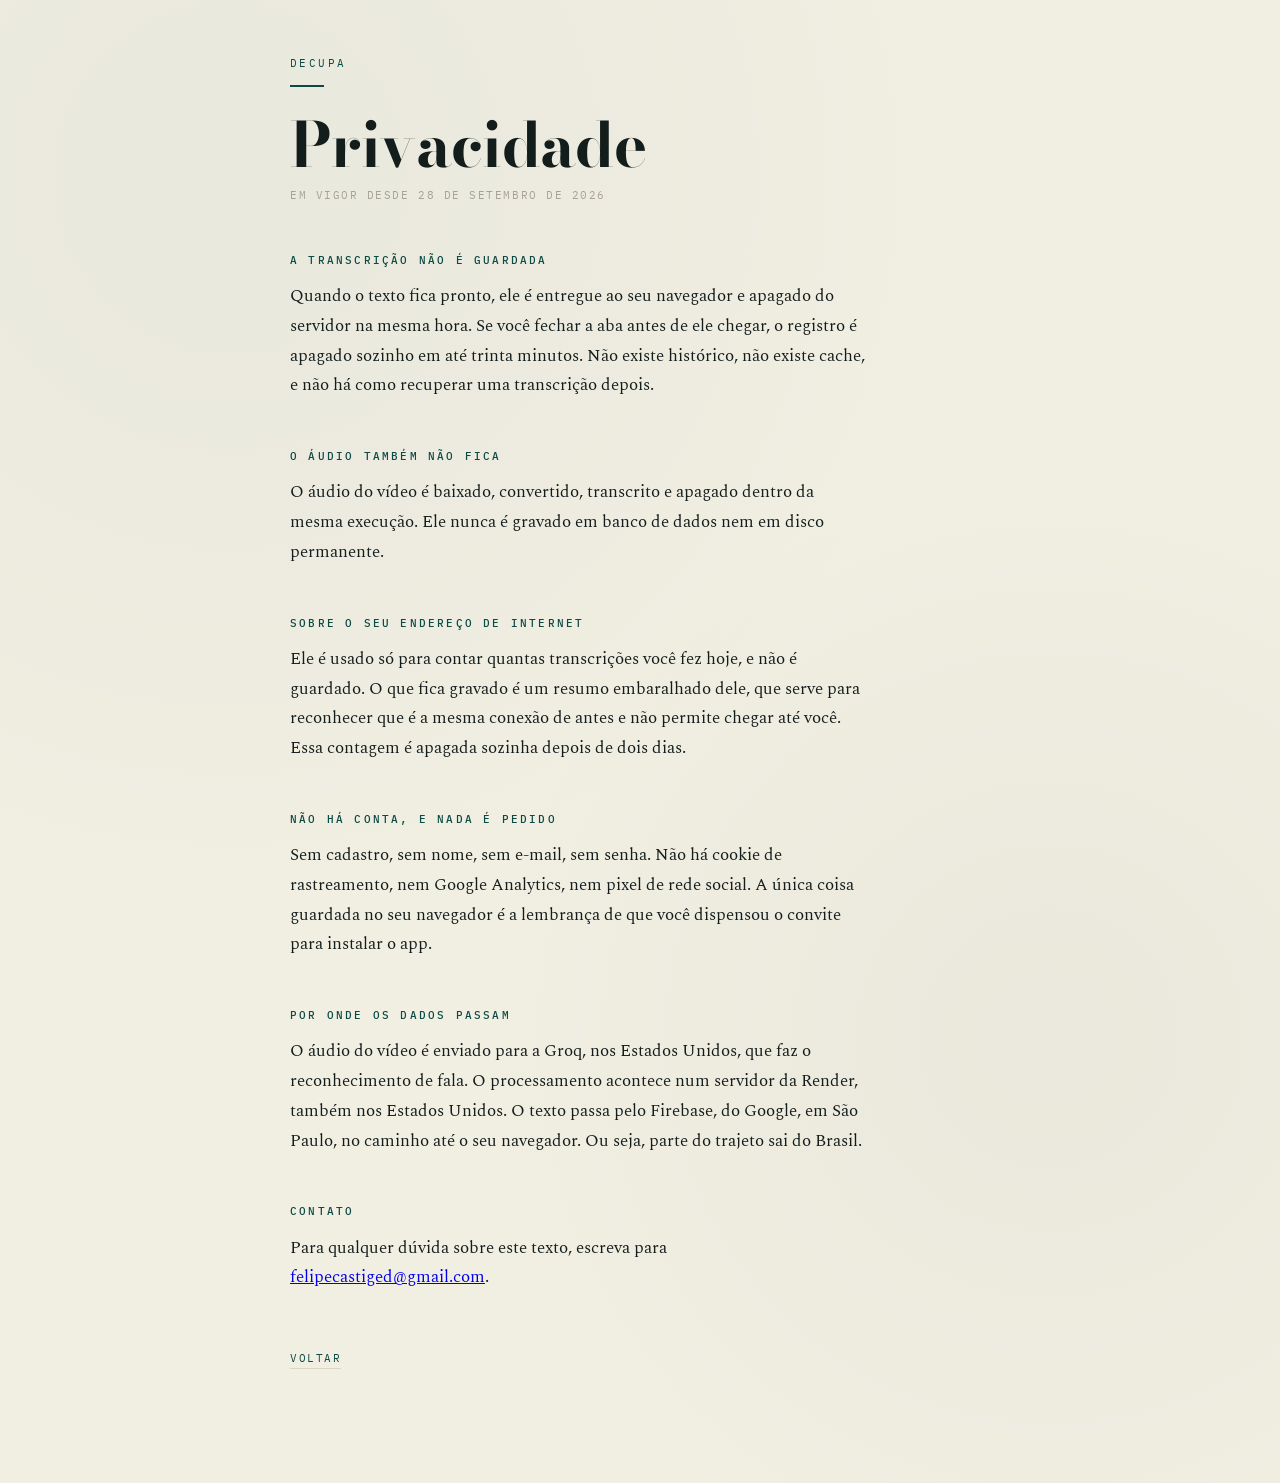
==== privacidade.html @ 247023fa "Dizer quando o desafio nao carrega, em vez de falhar so depois do clique Com a sitekey ligada hoje, " ====
<!DOCTYPE html>
<html lang="pt-BR">
<head>
<meta charset="UTF-8">
<meta name="viewport" content="width=device-width, initial-scale=1, viewport-fit=cover">
<title>Privacidade — Decupa</title>
<meta name="description" content="O que o Decupa guarda, por quanto tempo, e por onde os dados passam.">
<meta name="theme-color" content="#0C4A45">
<link rel="icon" href="./icon-192.png">
<link rel="preconnect" href="https://fonts.googleapis.com">
<link rel="preconnect" href="https://fonts.gstatic.com" crossorigin>
<link rel="stylesheet" href="https://fonts.googleapis.com/css2?family=Bodoni+Moda:opsz,wght@6..96,400;6..96,700&family=IBM+Plex+Mono:wght@400;500&family=Spectral:wght@300;400;600&display=swap">
<link rel="stylesheet" href="./style.css?v=4">
</head>
<body>

<div class="folha pagina">

  <div class="sobrancelha">Decupa</div>
  <div class="risco"></div>

  <h1 class="titulo">Privacidade</h1>
  <p class="desde">Em vigor desde 28 de setembro de 2026</p>

  <h2>A transcrição não é guardada</h2>
  <p>Quando o texto fica pronto, ele é entregue ao seu navegador e apagado do servidor na mesma hora. Se você fechar a aba antes de ele chegar, o registro é apagado sozinho em até trinta minutos. Não existe histórico, não existe cache, e não há como recuperar uma transcrição depois.</p>

  <h2>O áudio também não fica</h2>
  <p>O áudio do vídeo é baixado, convertido, transcrito e apagado dentro da mesma execução. Ele nunca é gravado em banco de dados nem em disco permanente.</p>

  <h2>Sobre o seu endereço de internet</h2>
  <p>Ele é usado só para contar quantas transcrições você fez hoje, e não é guardado. O que fica gravado é um resumo embaralhado dele, que serve para reconhecer que é a mesma conexão de antes e não permite chegar até você. Essa contagem é apagada sozinha depois de dois dias.</p>

  <h2>Não há conta, e nada é pedido</h2>
  <p>Sem cadastro, sem nome, sem e-mail, sem senha. Não há cookie de rastreamento, nem Google Analytics, nem pixel de rede social. A única coisa guardada no seu navegador é a lembrança de que você dispensou o convite para instalar o app.</p>

  <h2>Por onde os dados passam</h2>
  <p>O áudio do vídeo é enviado para a Groq, nos Estados Unidos, que faz o reconhecimento de fala. O processamento acontece num servidor da Render, também nos Estados Unidos. O texto passa pelo Firebase, do Google, em São Paulo, no caminho até o seu navegador. Ou seja, parte do trajeto sai do Brasil.</p>

  <h2>Contato</h2>
  <p>Para qualquer dúvida sobre este texto, escreva para <a href="mailto:felipecastiged@gmail.com">felipecastiged@gmail.com</a>.</p>

  <a class="voltar" href="./">Voltar</a>

</div>

</body>
</html>
---- style.css ----
/* Decupa — camadas na ordem do design system: fundo, blocos, icones, tipografia.
   A referencia aprovada esta em telas/referencia-aprovada.webp */

:root {
  /* Paleta monocromatica: a cor de marca e a de destaque sao a mesma, de
     proposito. O design system permite, desde que dito aqui, e forcar uma
     segunda cor so pra diferenciar as variaveis deixaria a tela pior. */
  --bg: #F1EEE2;           /* papel quente */
  --panel: #FAF8F1;        /* modal e campo */
  --ink: #131D1C;          /* tinta quase preta, com fundo de verde */
  --ink-soft: #6A6A5F;
  --ink-faint: #A7A296;
  --line: #DAD5C5;
  --radius: 0px;           /* nada arredondado: a referencia e de impressao */

  --accent: #0C4A45;       /* teal escuro, uma passada de tinta so */
  --accent-soft: #E2EAE7;
  --accent-deep: #073430;
  --roxo: #0C4A45;         /* nome historico da variavel de marca */

  --credit: #1FAA59; --debit: #E5484D; --warn: #D98E04; --info: #2C6BE0;

  --display: 'Bodoni Moda', Georgia, serif;
  --sans: 'Spectral', Georgia, serif;
  --mono: 'IBM Plex Mono', monospace;

  --medida: 1080px;
}

* { box-sizing: border-box; }

html { -webkit-text-size-adjust: 100%; }

body {
  margin: 0;
  padding: 54px 28px 110px;
  background: var(--bg);
  color: var(--ink);
  font: 17px/1.75 var(--sans);
  /* textura de papel discreta, feita com gradientes pra nao carregar imagem */
  background-image:
    radial-gradient(circle at 18% 12%, rgba(12,74,69,.035), transparent 45%),
    radial-gradient(circle at 82% 70%, rgba(19,29,28,.03), transparent 40%);
}

.folha { max-width: var(--medida); margin: 0 auto; }

/* ---------------------------------------------------------- sobrancelhas */

.sobrancelha {
  font-family: var(--mono);
  font-size: 11px;
  letter-spacing: .22em;
  text-transform: uppercase;
  color: var(--accent);
}
.sobrancelha.apagada { color: var(--ink-faint); }
.risco { width: 34px; height: 2px; background: var(--accent); margin: 12px 0 0; }

/* -------------------------------------------------------------- cabecalho */

.cabecalho {
  display: flex;
  align-items: flex-start;
  gap: 48px;
  margin: 30px 0 0;
}

.marca {
  font-family: var(--display);
  font-optical-sizing: auto;
  font-weight: 700;
  font-size: clamp(64px, 13vw, 168px);
  line-height: .84;
  letter-spacing: -.015em;
  margin: 0;
  flex: 0 0 auto;
  white-space: nowrap;
}

/* o cursor da digitacao; some sozinho quando a palavra termina */
.cursor {
  display: inline-block;
  width: .055em;
  background: var(--accent);
  margin-left: .04em;
  vertical-align: baseline;
  height: .72em;
  animation: pisca 1s steps(1) infinite;
}
.cursor.fim { animation: pisca 1s steps(1) 3, some .3s 3s forwards; }
@keyframes pisca { 0%, 49% { opacity: 1 } 50%, 100% { opacity: 0 } }
@keyframes some { to { opacity: 0; width: 0; margin: 0 } }

.promessa {
  font-size: 20px;
  line-height: 1.4;
  max-width: 250px;
  margin-top: 16px;
  color: var(--ink);
}

/* ------------------------------------------------------------- a fresta */

.fresta {
  display: flex;
  align-items: stretch;
  border: 1px solid var(--line);
  background: var(--panel);
  margin-top: 36px;
}
.fresta:focus-within { border-color: var(--accent); }

.fresta .icone { width: 62px; display: grid; place-items: center; color: var(--ink-faint); }

.fresta input {
  flex: 1;
  min-width: 0;
  border: 0;
  background: transparent;
  outline: none;
  font: inherit;
  font-size: 17px;
  color: var(--ink);
  padding: 24px 0;
}
.fresta input::placeholder { color: var(--ink-faint); }

/* o selo da plataforma acende dentro do proprio campo, antes de clicar */
.selo {
  align-self: center;
  margin-right: 18px;
  padding: 6px 14px;
  border: 1px solid var(--line);
  border-radius: 999px;
  font-family: var(--mono);
  font-size: 11px;
  letter-spacing: .1em;
  color: var(--ink-soft);
  white-space: nowrap;
  opacity: 0;
  transform: translateX(6px);
  transition: opacity .25s, transform .25s;
  pointer-events: none;
}
.selo.aceso { opacity: 1; transform: none; }

.comecar {
  border: 0;
  background: var(--accent);
  color: #fff;
  cursor: pointer;
  font-family: var(--mono);
  font-size: 12px;
  letter-spacing: .18em;
  text-transform: uppercase;
  padding: 0 40px;
  display: flex;
  align-items: center;
  gap: 16px;
  transition: background .2s;
}
.comecar:hover { background: var(--accent-deep); }
.comecar:disabled { background: var(--ink-faint); cursor: default; }
.comecar svg { transition: transform .2s; }
.comecar:hover:not(:disabled) svg { transform: translateX(4px); }

/* ---------------------------------------------------- plataformas aceitas */

.plataformas {
  display: flex;
  align-items: center;
  gap: 26px;
  margin-top: 18px;
  color: var(--ink-soft);
}
.plataformas .rotulo {
  font-family: var(--mono);
  font-size: 10px;
  letter-spacing: .2em;
  text-transform: uppercase;
  color: var(--ink-faint);
}
.plataforma { display: flex; align-items: center; gap: 8px; color: var(--ink); }
.plataforma svg { display: block; }
.plataforma .nome {
  font-family: var(--mono);
  font-size: 11px;
  letter-spacing: .08em;
}
/* O YouTube recusa download a partir de servidor. Mostrar a marca acesa
   prometeria o que nao entrega, entao ela aparece apagada e com o motivo. */
.plataforma.indisponivel { color: var(--ink-faint); }
.plataforma.indisponivel .porque {
  font-family: var(--mono);
  font-size: 10px;
  letter-spacing: .06em;
  color: var(--ink-faint);
  border-bottom: 1px dotted var(--ink-faint);
  cursor: help;
}

/* ------------------------------------------------------------- o desafio */

.desafio { margin-top: 22px; max-width: 320px; }
.desafio[hidden] { display: none; }

/* ---------------------------------------------------------------- a fita */

.fita { margin-top: 52px; }
.fita[hidden] { display: none; }

.etapas {
  display: grid;
  grid-template-columns: repeat(4, 1fr);
  font-family: var(--mono);
  font-size: 11px;
  letter-spacing: .18em;
  text-transform: uppercase;
  color: var(--ink-faint);
}
.etapa { transition: color .3s; }
.etapa.feita { color: var(--ink-soft); }
.etapa.ativa { color: var(--accent); }
.etapa .tick { width: 1px; height: 15px; background: var(--line); margin-top: 9px; }
.etapa.ativa .tick, .etapa.feita .tick { background: var(--accent); }

.trilho {
  position: relative;
  height: 24px;
  margin-top: 9px;
  background-image: repeating-linear-gradient(to right, var(--line) 0 10px, transparent 10px 15px);
  background-size: auto 11px;
  background-repeat: repeat-x;
  background-position: 0 center;
}
.cheio {
  position: absolute; inset: 0 auto 0 0; width: 0;
  background-image: repeating-linear-gradient(to right, var(--accent) 0 10px, transparent 10px 15px);
  background-size: auto 11px;
  background-repeat: repeat-x;
  background-position: 0 center;
  transition: width .6s ease-out;
}
.marcador {
  position: absolute; top: 50%; left: 0;
  width: 14px; height: 14px; margin: -7px 0 0 -7px;
  border-radius: 50%; background: var(--accent);
  transition: left .6s ease-out;
}
.marcador::after {
  content: ""; position: absolute; left: 50%; top: -20px;
  width: 1px; height: 50px; background: var(--accent); opacity: .4;
}

/* a frase acionavel quando a fita para por erro */
.recado {
  margin-top: 26px;
  border-left: 2px solid var(--debit);
  padding: 4px 0 4px 20px;
  font-size: 16px;
  color: var(--ink);
}
.recado[hidden] { display: none; }
/* Esperar nao e falhar: enquanto o servidor acorda, o aviso e do tom do
   projeto, e nao da cor de erro. */
.recado.esperando { border-left-color: var(--accent); }
.recado.quebrado { border-left-color: var(--warn); }

.recado .codigo {
  display: block;
  font-family: var(--mono);
  font-size: 10px;
  letter-spacing: .16em;
  color: var(--ink-faint);
  margin-top: 8px;
}

/* -------------------------------------------------------------- a leitura */

.leitura { display: flex; gap: 44px; margin-top: 86px; }

.nota {
  flex: 0 0 190px;
  font-family: var(--mono);
  font-size: 11px;
  letter-spacing: .18em;
  text-transform: uppercase;
  line-height: 2.1;
  color: var(--accent);
  padding-top: 96px;
}
.nota .risco { margin-top: 18px; }

.coluna { border-left: 2px solid var(--accent); padding-left: 38px; min-width: 0; }
.abertura {
  font-family: var(--display);
  font-weight: 400;
  font-size: clamp(26px, 3vw, 36px);
  line-height: 1.32;
  margin: 18px 0 26px;
}
.corpo { font-size: 17px; line-height: 1.85; max-width: 36em; }
.corpo p + p { margin-top: 1em; }

/* ------------------------------------------------- paginas de texto corrido */

.pagina { max-width: 700px; }
.pagina .titulo {
  font-family: var(--display);
  font-weight: 700;
  font-size: clamp(38px, 6vw, 62px);
  line-height: 1.04;
  letter-spacing: -.01em;
  margin: 26px 0 8px;
}
.pagina .desde { font-family: var(--mono); font-size: 11px; letter-spacing: .14em; text-transform: uppercase; color: var(--ink-faint); }
.pagina h2 {
  font-family: var(--mono);
  font-size: 11px;
  font-weight: 500;
  letter-spacing: .2em;
  text-transform: uppercase;
  color: var(--accent);
  margin: 46px 0 12px;
}
.pagina p { margin: 0 0 16px; max-width: 34em; }
.pagina .voltar { display: inline-block; margin-top: 40px; font-family: var(--mono); font-size: 11px; letter-spacing: .14em; text-transform: uppercase; color: var(--accent); text-decoration: none; border-bottom: 1px solid var(--line); }
.pagina .voltar:hover { border-color: var(--accent); }

/* ------------------------------------------------------------------ rodape */

.rodape {
  margin-top: 96px;
  padding-top: 26px;
  border-top: 1px solid var(--line);
  display: flex;
  justify-content: space-between;
  align-items: baseline;
  gap: 24px;
  flex-wrap: wrap;
  font-family: var(--mono);
  font-size: 11px;
  letter-spacing: .06em;
  color: var(--ink-faint);
}
.rodape nav { display: flex; gap: 22px; }
.rodape a { color: var(--ink-soft); text-decoration: none; border-bottom: 1px solid var(--line); }
.rodape a:hover { color: var(--accent); border-color: var(--accent); }

/* ------------------------------------------------------ o certo, e o modal */

/* Flutua por cima em vez de ocupar espaco: no fluxo, ele daria um pulo na
   pagina bem no momento em que a pessoa esta lendo. */
.certo {
  position: fixed; inset: 0;
  display: grid; place-items: center;
  z-index: 290; pointer-events: none;
}
.certo[hidden] { display: none; }
.certo svg { width: 76px; height: 76px; }
.certo circle, .certo path {
  fill: none; stroke: var(--accent); stroke-width: 2;
  stroke-linecap: round; stroke-linejoin: round;
}
.certo circle { stroke-dasharray: 176; stroke-dashoffset: 176; }
.certo path { stroke-dasharray: 44; stroke-dashoffset: 44; }
.certo.rodando svg { animation: gira .7s cubic-bezier(.2,.8,.2,1) both; }
.certo.rodando circle { animation: risca .55s ease-out .05s forwards; }
.certo.rodando path { animation: risca .3s ease-out .52s forwards; }
@keyframes gira { from { transform: rotate(-180deg) scale(.65); opacity: 0 } to { transform: none; opacity: 1 } }
@keyframes risca { to { stroke-dashoffset: 0 } }

.fundo-modal {
  position: fixed; inset: 0;
  background: rgba(19,29,28,.5);
  display: none; place-items: center;
  padding: 28px; z-index: 300;
}
.fundo-modal.aberto { display: grid; }

.modal {
  background: var(--panel);
  width: min(760px, 100%);
  max-height: 86vh; overflow: auto;
  padding: 42px 46px 34px;
  border: 1px solid var(--line);
  animation: sobe .26s ease-out both;
}
@keyframes sobe { from { transform: translateY(16px); opacity: 0 } to { transform: none; opacity: 1 } }

.modal .cabeca { display: flex; justify-content: space-between; align-items: baseline; gap: 20px; margin-bottom: 22px; }
.modal .meta { font-family: var(--mono); font-size: 10px; letter-spacing: .14em; text-transform: uppercase; color: var(--ink-faint); }
.modal .texto { font-size: 18px; line-height: 1.85; }

.acoes { display: flex; gap: 12px; margin-top: 34px; flex-wrap: wrap; }
.acoes button {
  font-family: var(--mono);
  font-size: 11px; letter-spacing: .16em; text-transform: uppercase;
  padding: 15px 26px; border: 1px solid var(--accent);
  background: transparent; color: var(--accent); cursor: pointer;
  transition: background .2s, color .2s;
}
.acoes button:hover { background: var(--accent-soft); }
.acoes button.cheia { background: var(--accent); color: #fff; }
.acoes button.cheia:hover { background: var(--accent-deep); }

/* Regra invisivel e indistinguivel de defeito: se o texto some ao sair, a
   pessoa precisa saber disso antes de sair, e nao depois (crenca 32). */
.aviso {
  margin: 20px 0 0;
  font-family: var(--mono);
  font-size: 11px;
  line-height: 1.7;
  letter-spacing: .04em;
  color: var(--ink-faint);
}

/* ------------------------------------------------------------------ celular */

@media (max-width: 860px) {
  body { padding: 30px 20px 80px; }
  .cabecalho { flex-direction: column; gap: 16px; }
  .marca { font-size: clamp(56px, 19vw, 96px); }
  .promessa { max-width: none; margin-top: 0; font-size: 18px; }

  .fresta { flex-wrap: wrap; }
  .fresta .icone { width: 50px; }
  .fresta input { padding: 18px 0; }
  .selo { margin: 0 14px 0 0; }
  .comecar { width: 100%; justify-content: center; padding: 18px; }

  .plataformas { flex-wrap: wrap; gap: 14px 18px; }
  .plataformas .rotulo { width: 100%; }

  .etapas { font-size: 9px; letter-spacing: .06em; }

  .leitura { flex-direction: column; gap: 24px; }
  .nota { padding-top: 0; flex: none; line-height: 1.9; }
  .coluna { padding-left: 22px; }

  /* crenca 15: no celular o painel de detalhe e tela cheia */
  .fundo-modal { padding: 0; }
  .modal { width: 100%; height: 100dvh; max-height: none; border: 0; padding: 30px 22px 26px; }
}

@media (prefers-reduced-motion: reduce) {
  *, *::before, *::after { animation-duration: .01ms !important; transition-duration: .01ms !important; }
}
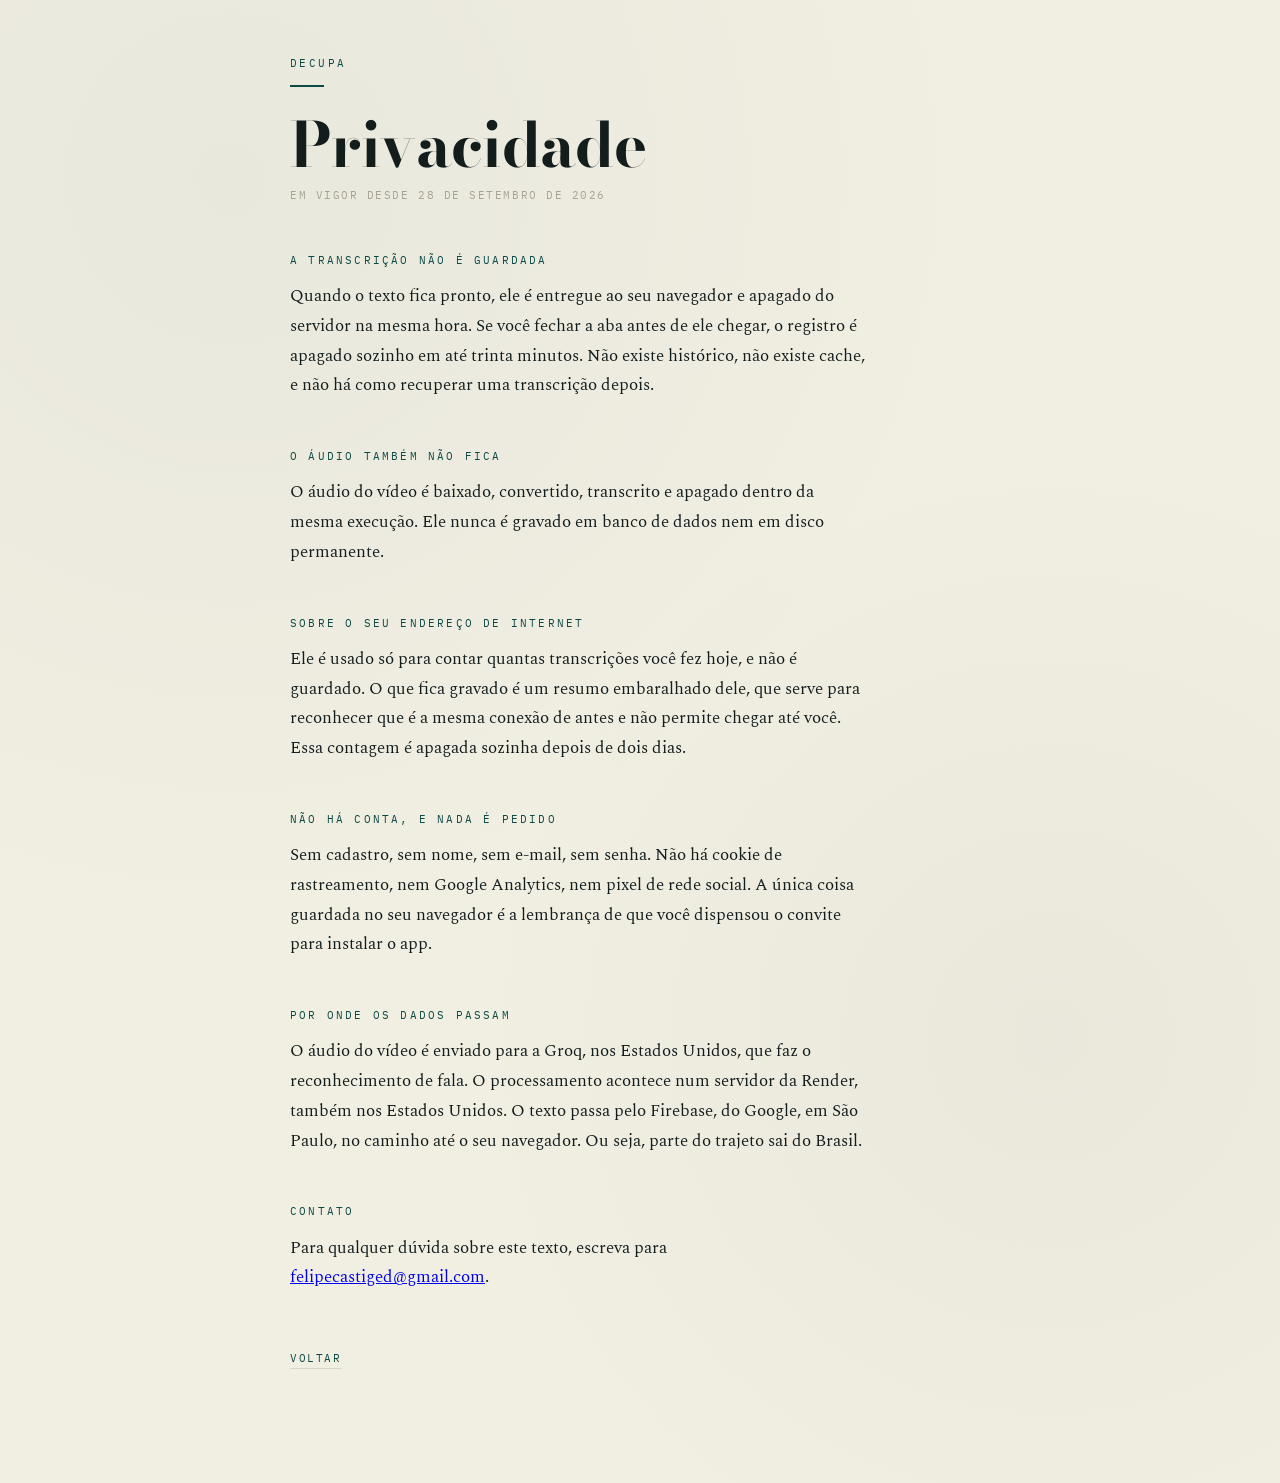
==== commit efaac38d: "Cortar custo onde ele existe de verdade, e so onde existe Quatro mudancas, na ordem do que economiza" ====
--- a/privacidade.html
+++ b/privacidade.html
@@ -9,8 +9,8 @@
 <link rel="icon" href="./icon-192.png">
 <link rel="preconnect" href="https://fonts.googleapis.com">
 <link rel="preconnect" href="https://fonts.gstatic.com" crossorigin>
-<link rel="stylesheet" href="https://fonts.googleapis.com/css2?family=Bodoni+Moda:opsz,wght@6..96,400;6..96,700&family=IBM+Plex+Mono:wght@400;500&family=Spectral:wght@300;400;600&display=swap">
-<link rel="stylesheet" href="./style.css?v=4">
+<link rel="stylesheet" href="https://fonts.googleapis.com/css2?family=Bodoni+Moda:opsz,wght@6..96,400;6..96,700&family=IBM+Plex+Mono:wght@400&family=Spectral:wght@400&display=swap">
+<link rel="stylesheet" href="./style.css?v=6">
 </head>
 <body>
 
--- a/style.css
+++ b/style.css
@@ -318,7 +318,7 @@
 .pagina h2 {
   font-family: var(--mono);
   font-size: 11px;
-  font-weight: 500;
+  font-weight: 400;
   letter-spacing: .2em;
   text-transform: uppercase;
   color: var(--accent);
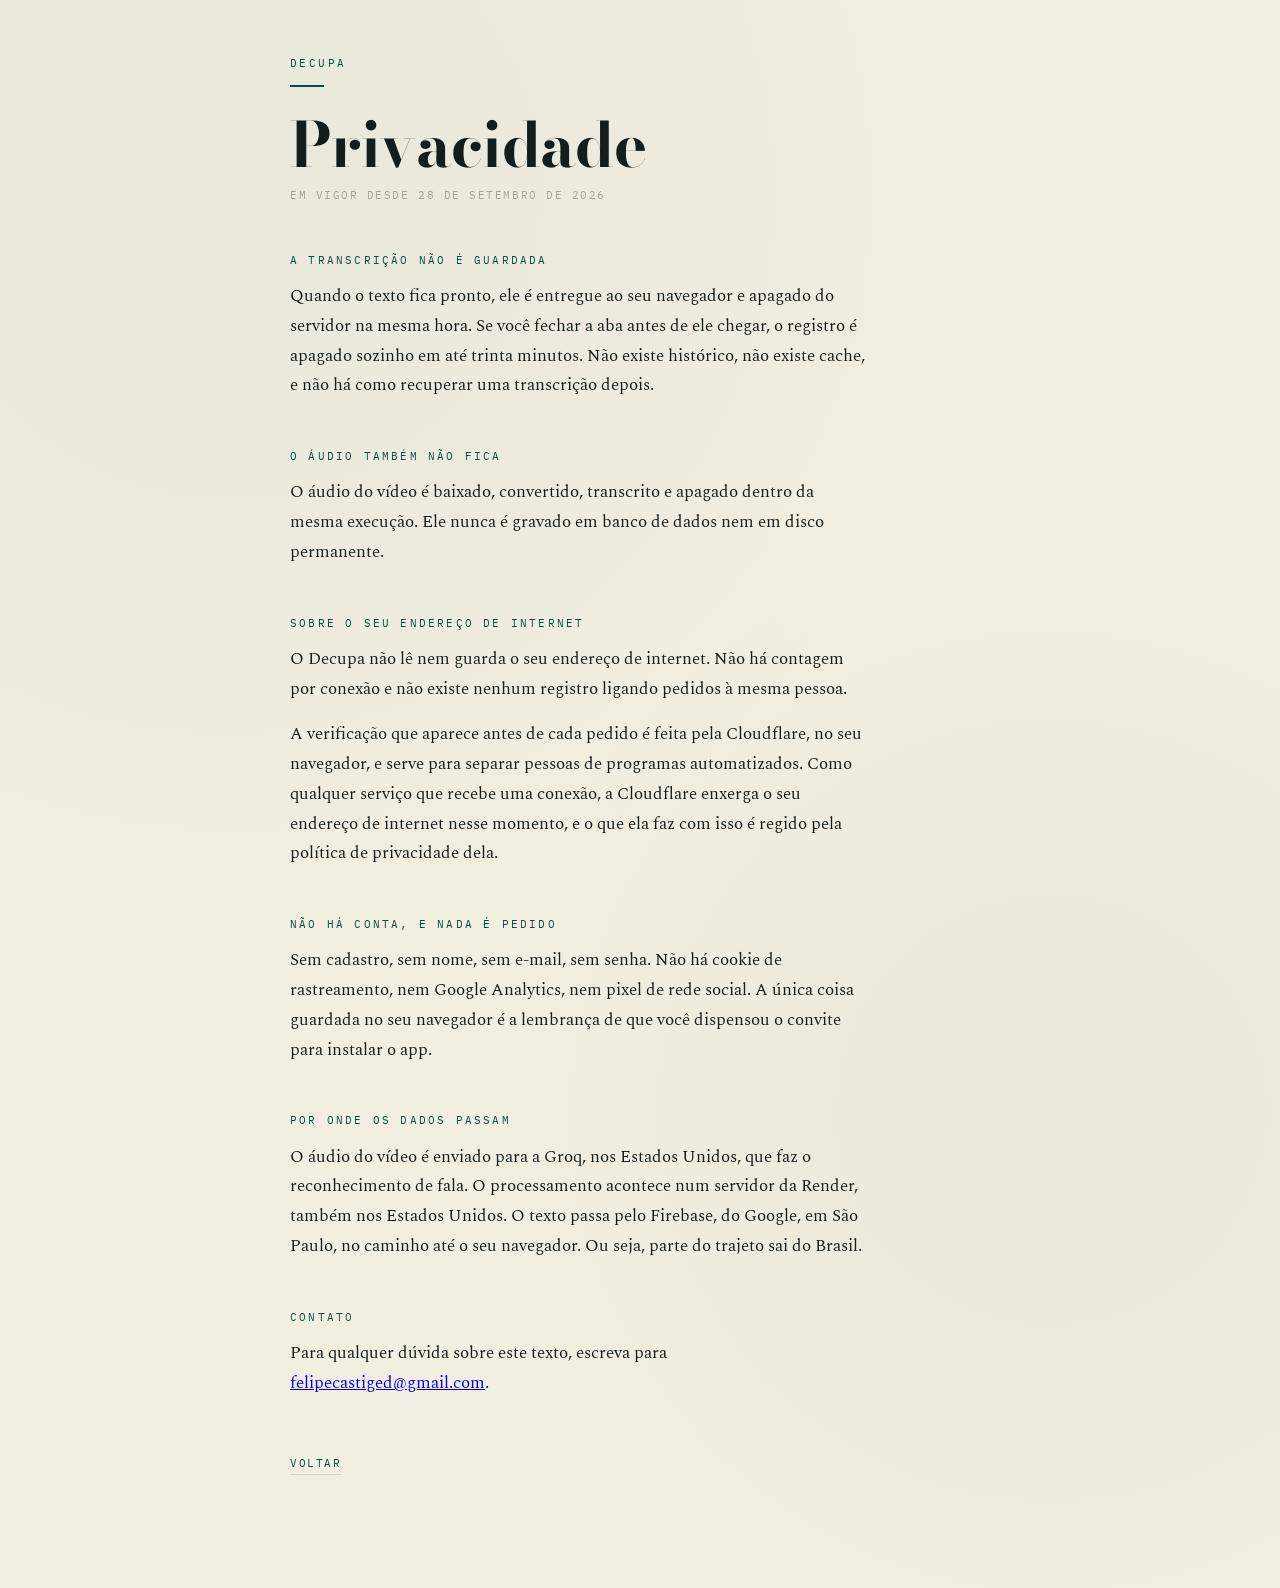
==== commit 62a97824: "Desligar o teto diario: ilimitado, a pedido dele Revoga a linha "5 transcricoes/dia por IP" da secao" ====
--- a/privacidade.html
+++ b/privacidade.html
@@ -10,7 +10,7 @@
 <link rel="preconnect" href="https://fonts.googleapis.com">
 <link rel="preconnect" href="https://fonts.gstatic.com" crossorigin>
 <link rel="stylesheet" href="https://fonts.googleapis.com/css2?family=Bodoni+Moda:opsz,wght@6..96,400;6..96,700&family=IBM+Plex+Mono:wght@400&family=Spectral:wght@400&display=swap">
-<link rel="stylesheet" href="./style.css?v=6">
+<link rel="stylesheet" href="./style.css?v=10">
 </head>
 <body>
 
@@ -29,7 +29,8 @@
   <p>O áudio do vídeo é baixado, convertido, transcrito e apagado dentro da mesma execução. Ele nunca é gravado em banco de dados nem em disco permanente.</p>
 
   <h2>Sobre o seu endereço de internet</h2>
-  <p>Ele é usado só para contar quantas transcrições você fez hoje, e não é guardado. O que fica gravado é um resumo embaralhado dele, que serve para reconhecer que é a mesma conexão de antes e não permite chegar até você. Essa contagem é apagada sozinha depois de dois dias.</p>
+  <p>O Decupa não lê nem guarda o seu endereço de internet. Não há contagem por conexão e não existe nenhum registro ligando pedidos à mesma pessoa.</p>
+  <p>A verificação que aparece antes de cada pedido é feita pela Cloudflare, no seu navegador, e serve para separar pessoas de programas automatizados. Como qualquer serviço que recebe uma conexão, a Cloudflare enxerga o seu endereço de internet nesse momento, e o que ela faz com isso é regido pela política de privacidade dela.</p>
 
   <h2>Não há conta, e nada é pedido</h2>
   <p>Sem cadastro, sem nome, sem e-mail, sem senha. Não há cookie de rastreamento, nem Google Analytics, nem pixel de rede social. A única coisa guardada no seu navegador é a lembrança de que você dispensou o convite para instalar o app.</p>
